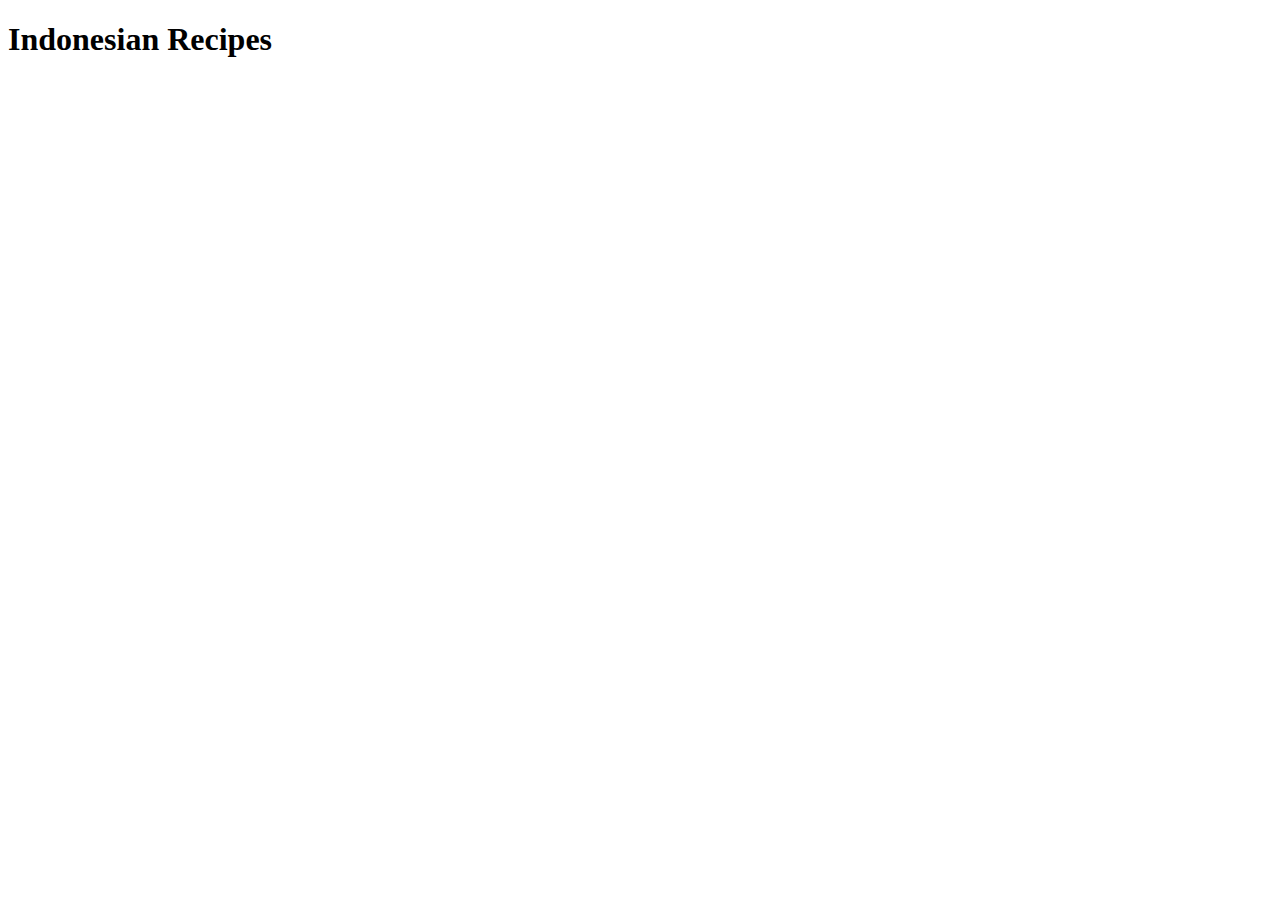
==== index.html @ 332569c5 "Edit readme and create index.html" ====
<!DOCTYPE html>
<html lang="en">
<head>
    <meta charset="UTF-8">
    <meta name="viewport" content="width=device-width, initial-scale=1.0">
    <title>Indonesian Recipes</title>
</head>
<body>
    <h1>Indonesian Recipes</h1>
</body>
</html>
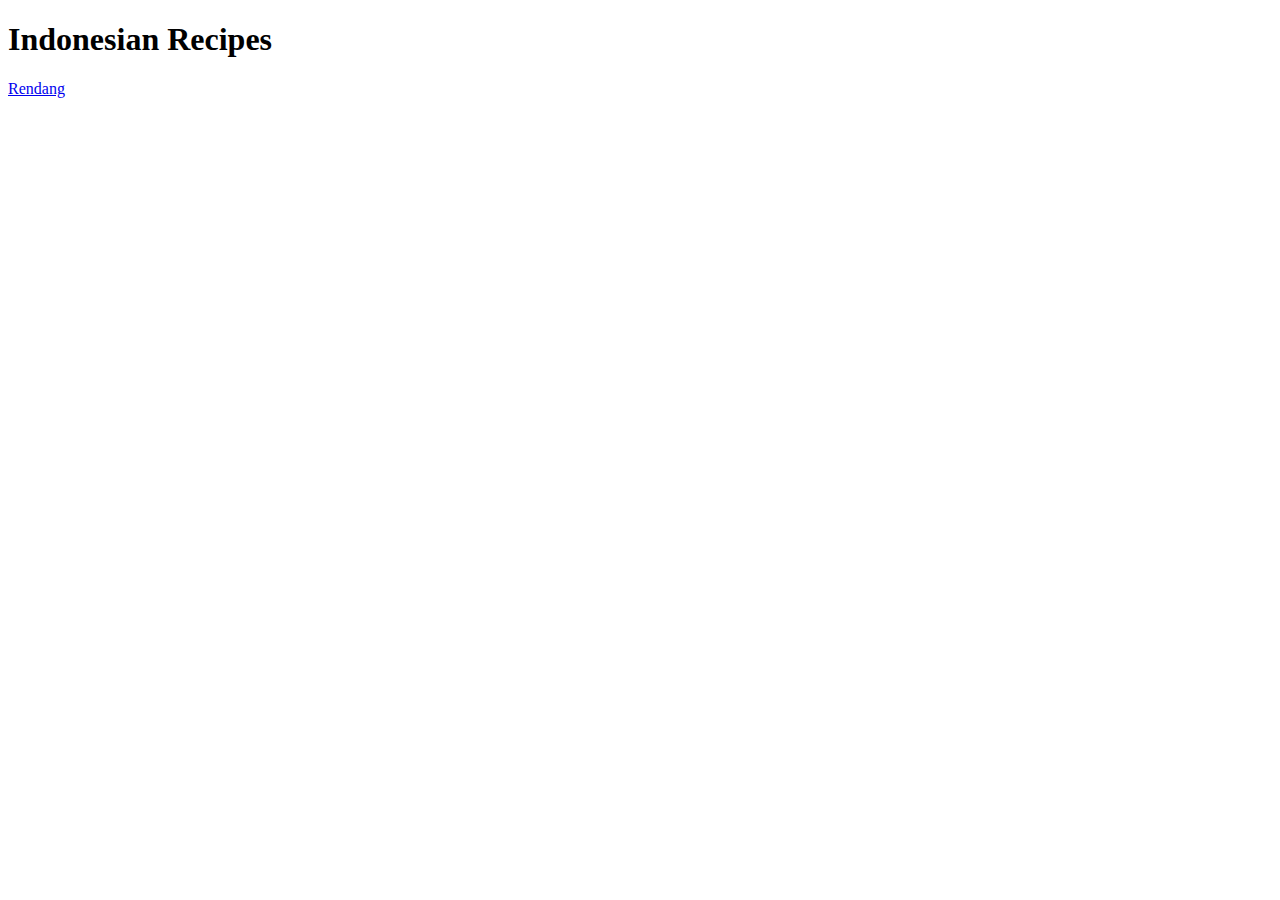
==== commit a24b6bf0: "Rename nasi goreng to rendang & add content to it" ====
--- a/index.html
+++ b/index.html
@@ -7,5 +7,6 @@
 </head>
 <body>
     <h1>Indonesian Recipes</h1>
+    <a href="./recipes/rendang.html">Rendang</a>
 </body>
 </html>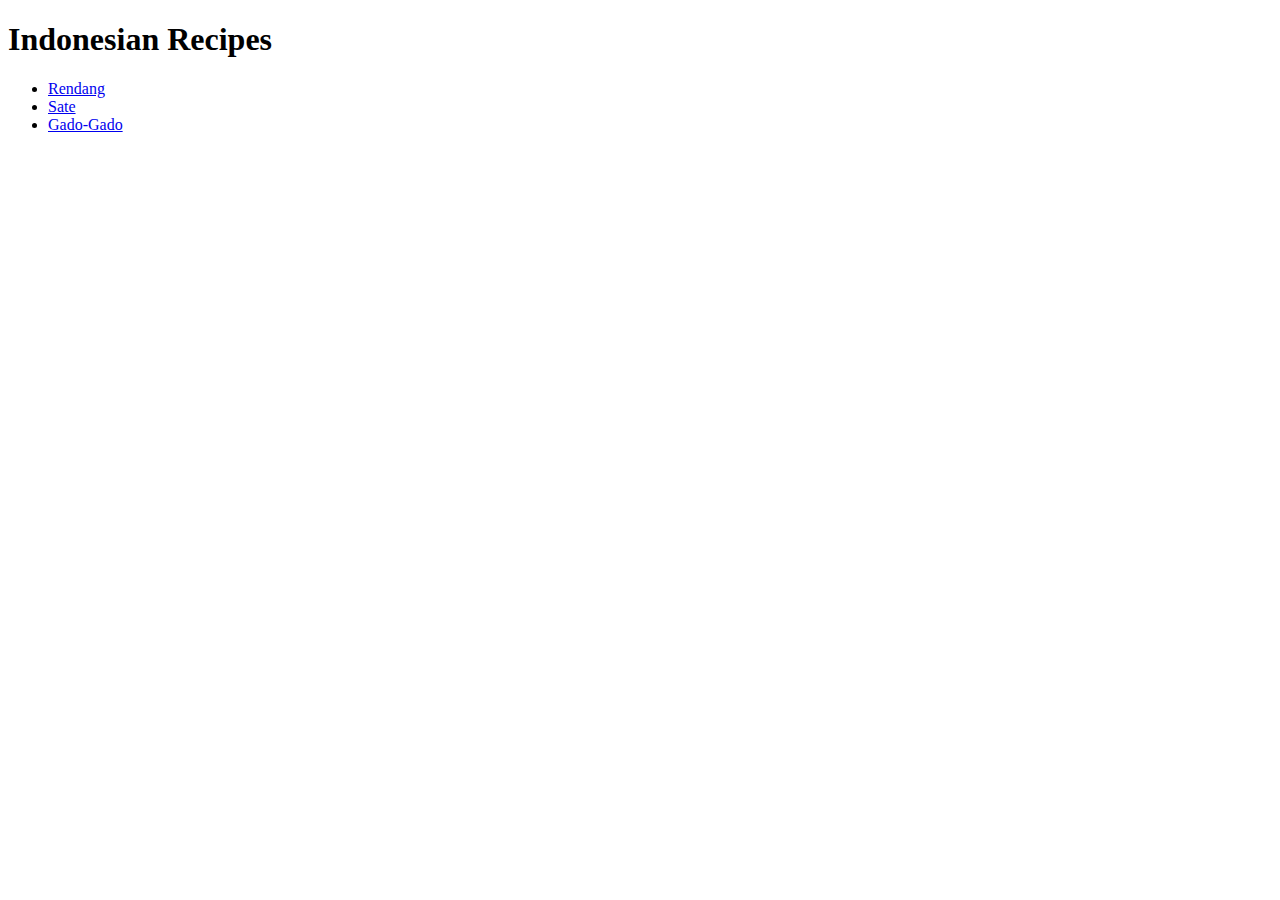
==== commit c48ec73e: "Add sate & gado-gado and their content" ====
--- a/index.html
+++ b/index.html
@@ -7,6 +7,10 @@
 </head>
 <body>
     <h1>Indonesian Recipes</h1>
-    <a href="./recipes/rendang.html">Rendang</a>
+    <ul>
+        <li><a href="./recipes/rendang.html">Rendang</a></li>
+        <li><a href="./recipes/sate.html">Sate</a></li>
+        <li><a href="./recipes/gado.html">Gado-Gado</a></li>
+    </ul>
 </body>
 </html>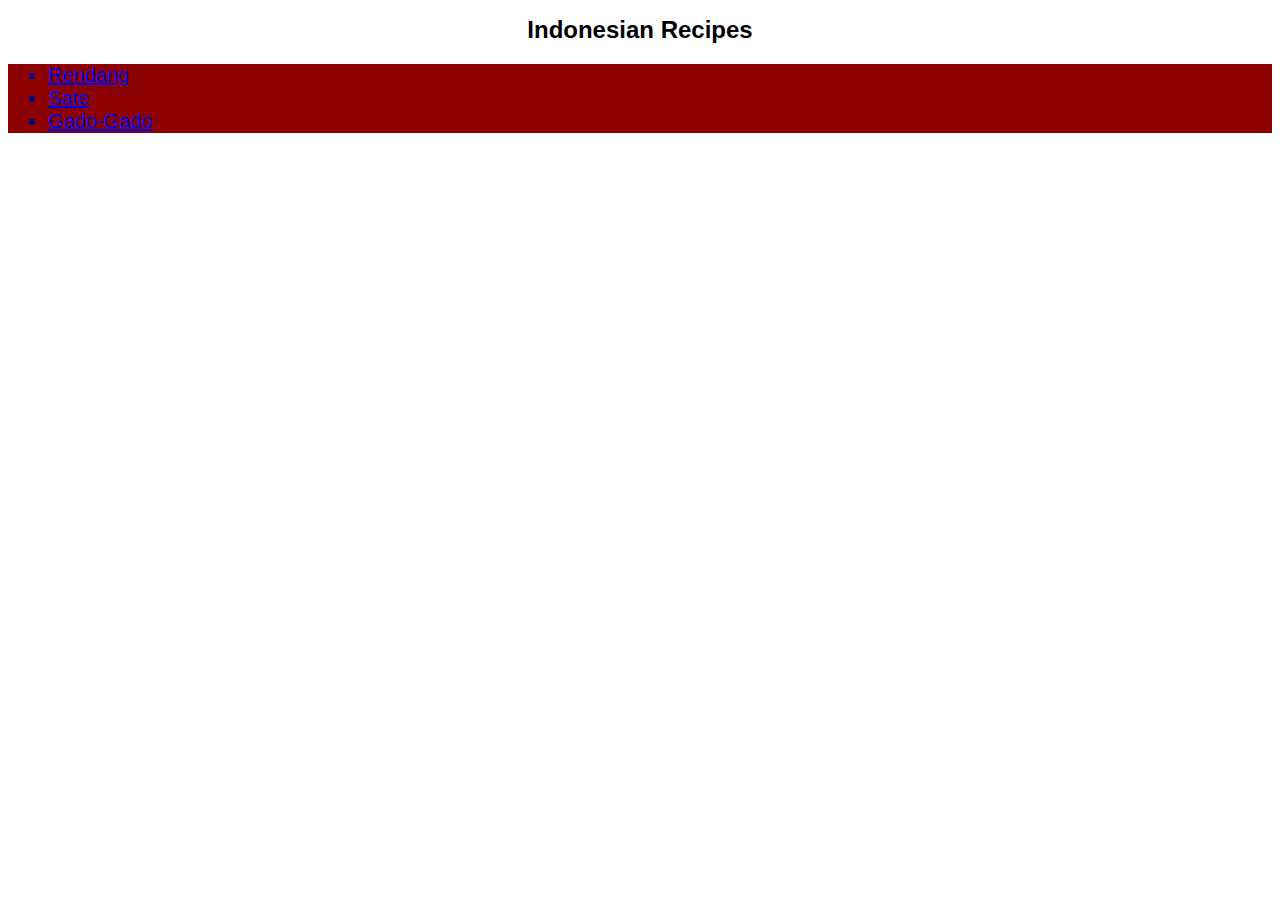
==== commit c4da22c1: "Change styling to recipe pages" ====
--- a/index.html
+++ b/index.html
@@ -3,10 +3,11 @@
 <head>
     <meta charset="UTF-8">
     <meta name="viewport" content="width=device-width, initial-scale=1.0">
+    <link rel="stylesheet" href="styles.css">
     <title>Indonesian Recipes</title>
 </head>
 <body>
-    <h1>Indonesian Recipes</h1>
+    <h1 id="judul">Indonesian Recipes</h1>
     <ul>
         <li><a href="./recipes/rendang.html">Rendang</a></li>
         <li><a href="./recipes/sate.html">Sate</a></li>
--- a/styles.css
+++ b/styles.css
@@ -0,0 +1,40 @@
+#judul {
+    text-align: center;
+    font-family:'Franklin Gothic Medium', 'Arial Narrow', Arial, sans-serif;
+}
+
+h1 {
+    font-size: 24px;
+}
+
+h3 {
+    font-size: 22px;
+}
+
+ol {
+    color:fuchsia;
+    background-color: aqua;
+}
+
+ul {
+    color:darkblue;
+    background-color: darkred;
+}
+
+p {
+    color:darkorange;
+    background-color: greenyellow;
+}
+
+p, ul, ol {
+    font-size: 20px;
+}
+
+img {
+    height: auto;
+    width:500px;
+}
+
+* {
+    font-family:Verdana, Geneva, Tahoma, sans-serif; 
+}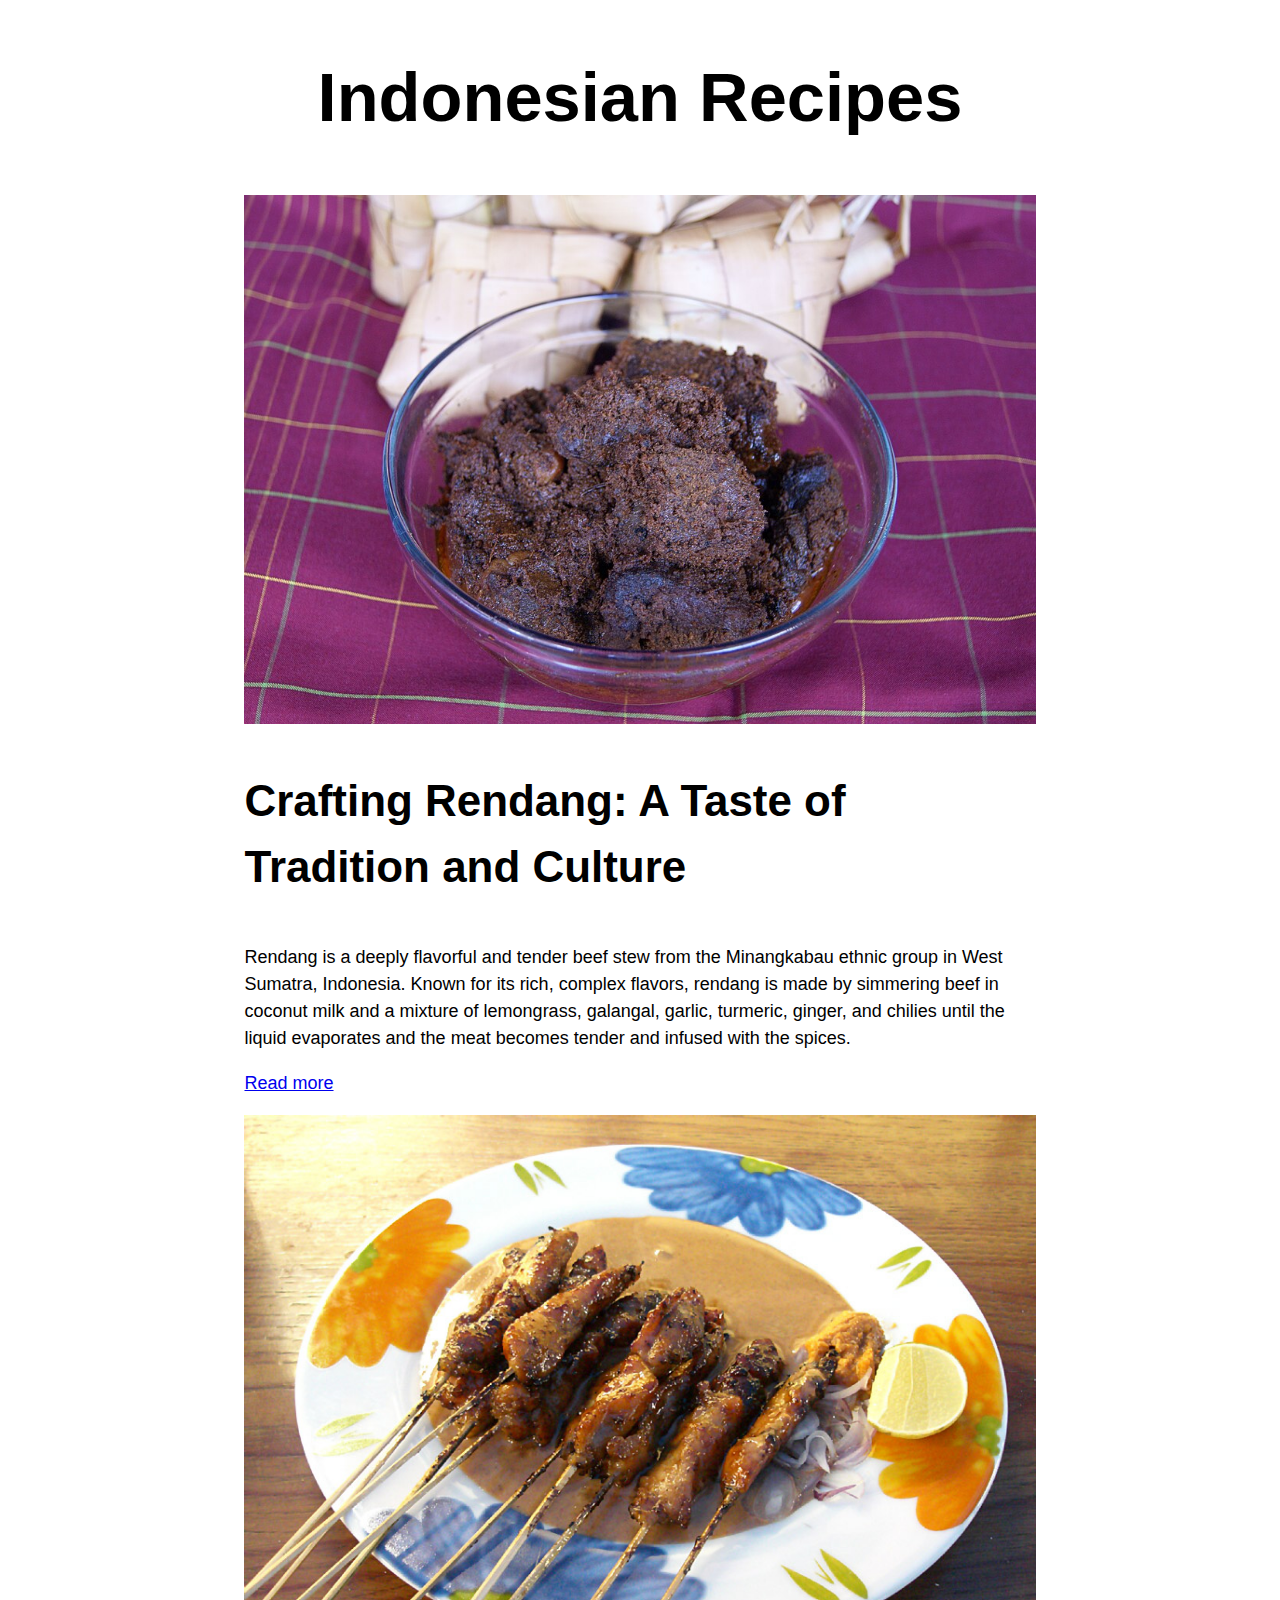
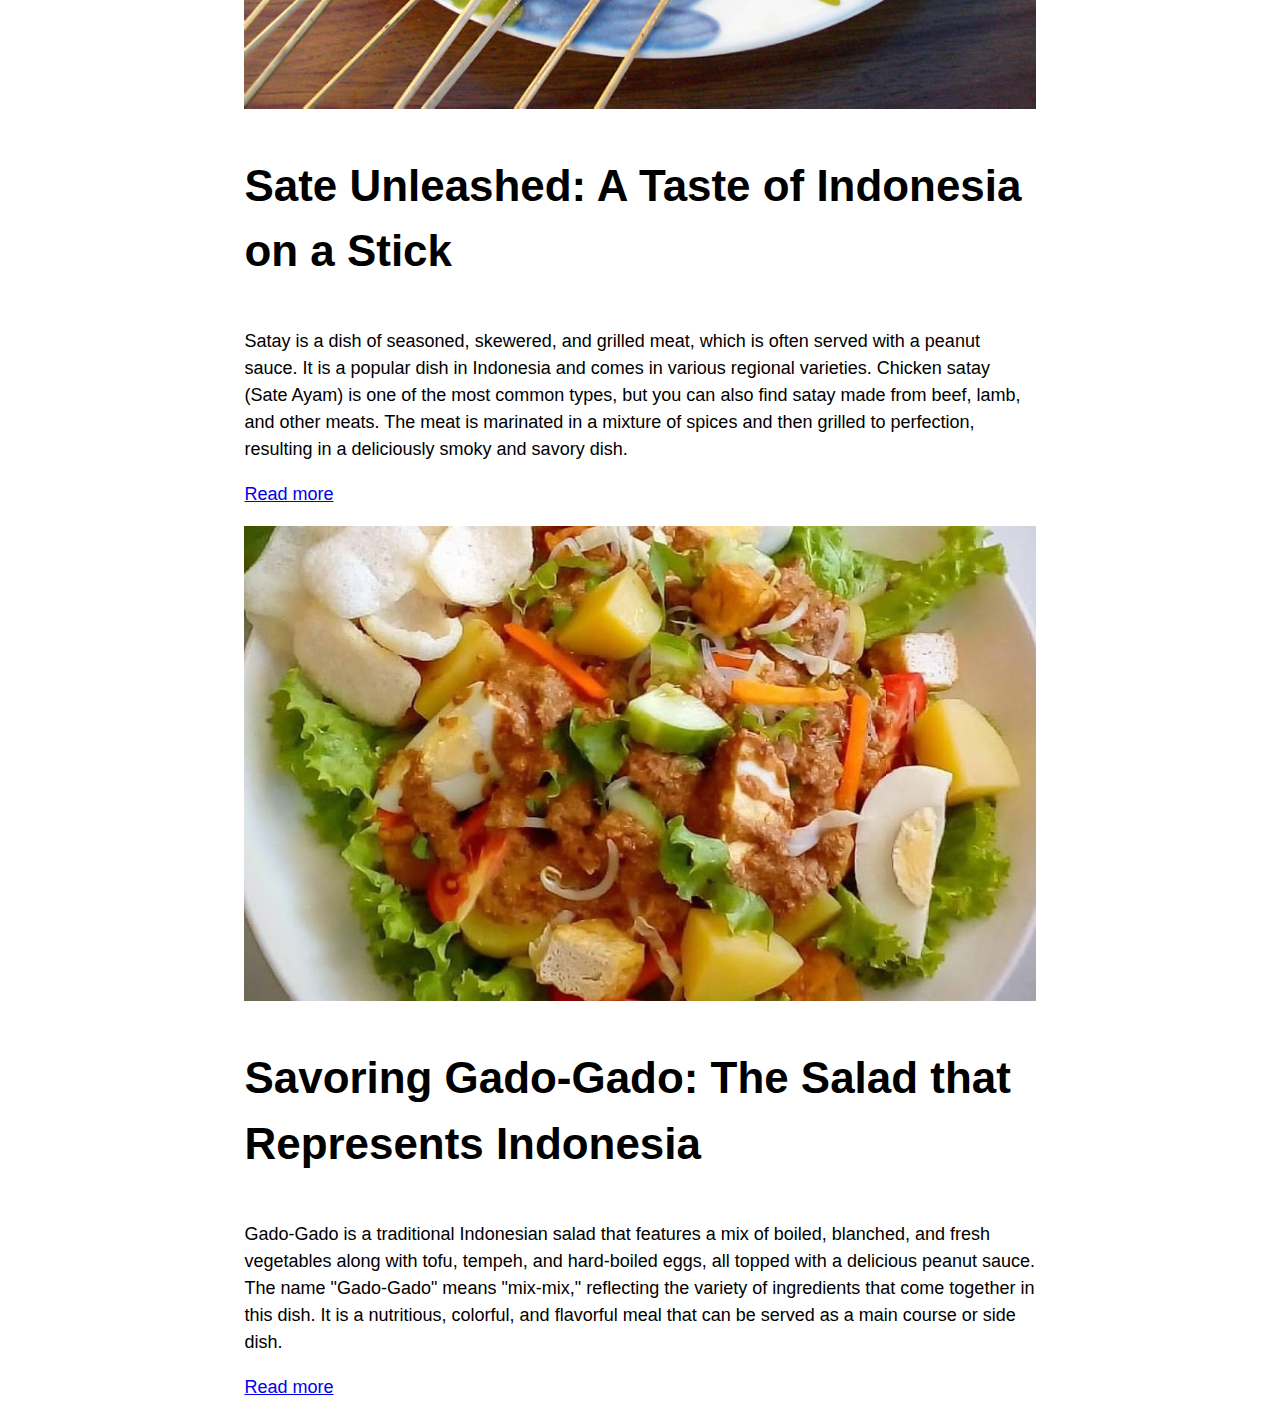
==== commit b770e398: "Change font size and element width" ====
--- a/index.html
+++ b/index.html
@@ -7,11 +7,18 @@
     <title>Indonesian Recipes</title>
 </head>
 <body>
-    <h1 id="judul">Indonesian Recipes</h1>
-    <ul>
-        <li><a href="./recipes/rendang.html">Rendang</a></li>
-        <li><a href="./recipes/sate.html">Sate</a></li>
-        <li><a href="./recipes/gado.html">Gado-Gado</a></li>
-    </ul>
+    <h1 id="header">Indonesian Recipes</h1>
+    <img src="./images/rendang.jpg" alt="rendang">
+    <h3>Crafting Rendang: A Taste of Tradition and Culture</h3>
+    <p>Rendang is a deeply flavorful and tender beef stew from the Minangkabau ethnic group in West Sumatra, Indonesia. Known for its rich, complex flavors, rendang is made by simmering beef in coconut milk and a mixture of lemongrass, galangal, garlic, turmeric, ginger, and chilies until the liquid evaporates and the meat becomes tender and infused with the spices.</p>
+    <p><a href="./recipes/rendang.html">Read more</a></p>
+    <img src="./images/sate.jpg" alt="sate">
+    <h3>Sate Unleashed: A Taste of Indonesia on a Stick</h3>
+    <p>Satay is a dish of seasoned, skewered, and grilled meat, which is often served with a peanut sauce. It is a popular dish in Indonesia and comes in various regional varieties. Chicken satay (Sate Ayam) is one of the most common types, but you can also find satay made from beef, lamb, and other meats. The meat is marinated in a mixture of spices and then grilled to perfection, resulting in a deliciously smoky and savory dish.</p>
+    <p><a href="./recipes/sate.html">Read more</a></p>
+    <img src="./images/gado.jpg" alt="gado-gado">
+    <h3>Savoring Gado-Gado: The Salad that Represents Indonesia</h3>
+    <p>Gado-Gado is a traditional Indonesian salad that features a mix of boiled, blanched, and fresh vegetables along with tofu, tempeh, and hard-boiled eggs, all topped with a delicious peanut sauce. The name "Gado-Gado" means "mix-mix," reflecting the variety of ingredients that come together in this dish. It is a nutritious, colorful, and flavorful meal that can be served as a main course or side dish.</p>
+    <p><a href="./recipes/gado.html">Read more</a></p>
 </body>
 </html>--- a/styles.css
+++ b/styles.css
@@ -1,40 +1,33 @@
-#judul {
+html {
+    font-size: 18px; /* 1rem = 16px */
+}
+
+body {
+    font-family: 'Trebuchet MS', 'Lucida Sans Unicode', 'Lucida Grande', 'Lucida Sans', Arial, sans-serif;
+    line-height: 1.5;
+    width: 61.8%;
+    margin: auto;
+}
+
+#header {
     text-align: center;
-    font-family:'Franklin Gothic Medium', 'Arial Narrow', Arial, sans-serif;
 }
 
 h1 {
-    font-size: 24px;
+    font-size: 3.815rem;
 }
 
 h3 {
-    font-size: 22px;
-}
-
-ol {
-    color:fuchsia;
-    background-color: aqua;
-}
-
-ul {
-    color:darkblue;
-    background-color: darkred;
-}
-
-p {
-    color:darkorange;
-    background-color: greenyellow;
+    font-size: 2.441rem;
 }
 
 p, ul, ol {
-    font-size: 20px;
+    font-size: 1rem;
 }
 
 img {
+    display: block;
     height: auto;
-    width:500px;
-}
-
-* {
-    font-family:Verdana, Geneva, Tahoma, sans-serif; 
+    width:100%;
+    margin: auto;
 }